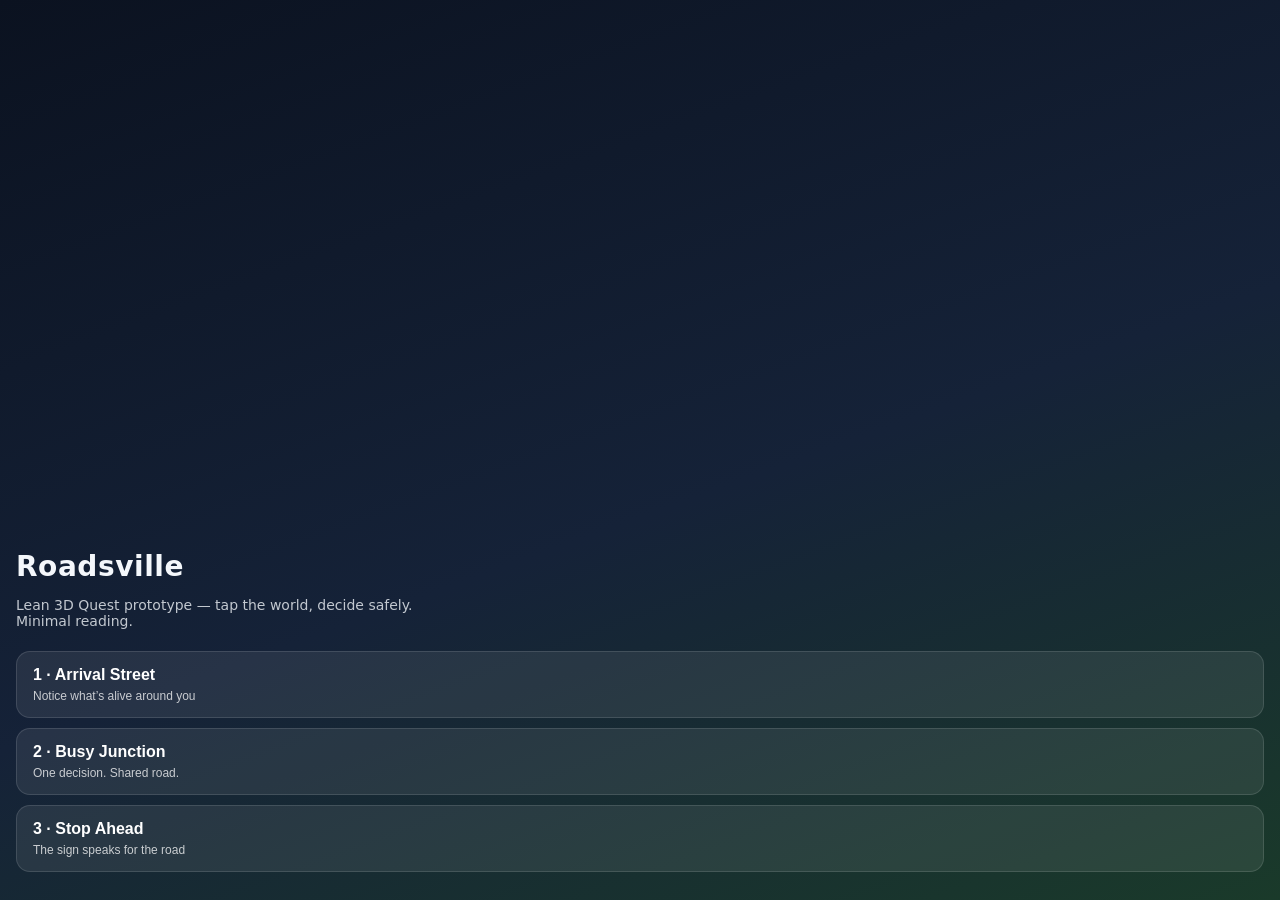
==== android/app/src/main/assets/quest3d/index.html @ fc2c6763 "Add immersive Three.js Quest prototype with 3 sample scenarios. Quest opens a lean offline Roadsvill" ====
<!DOCTYPE html>
<html lang="en">
<head>
  <meta charset="utf-8"/>
  <meta name="viewport" content="width=device-width, initial-scale=1, maximum-scale=1, user-scalable=no"/>
  <title>Roadsville Quest</title>
  <style>
    html, body {
      margin: 0; padding: 0; width: 100%; height: 100%;
      overflow: hidden; background: #0b1220;
      font-family: system-ui, -apple-system, Segoe UI, Roboto, sans-serif;
      color: #f4f7fb; touch-action: none;
    }
    #c { display: block; width: 100%; height: 100%; }
    #hud {
      position: absolute; inset: 0; pointer-events: none;
      display: flex; flex-direction: column; justify-content: space-between;
    }
    .top-bar {
      display: flex; justify-content: space-between; align-items: flex-start;
      padding: 10px 12px; gap: 8px;
    }
    .pill {
      pointer-events: auto;
      background: rgba(8, 14, 24, 0.72);
      border: 1px solid rgba(255,255,255,0.12);
      border-radius: 999px;
      padding: 8px 12px;
      font-size: 12px;
      letter-spacing: 0.04em;
      backdrop-filter: blur(8px);
    }
    button.pill {
      color: #e8eef8; cursor: pointer;
    }
    .buddy {
      max-width: 78%;
      margin: 0 12px 10px;
      pointer-events: none;
      background: rgba(8, 14, 24, 0.78);
      border: 1px solid rgba(126, 182, 255, 0.35);
      border-radius: 14px 14px 14px 4px;
      padding: 10px 12px;
      font-size: 14px;
      line-height: 1.35;
      opacity: 0;
      transform: translateY(8px);
      transition: opacity .25s ease, transform .25s ease;
    }
    .buddy.show { opacity: 1; transform: translateY(0); }
    .buddy .who { color: #7eb6ff; font-size: 11px; font-weight: 700; margin-bottom: 4px; }
    .bottom {
      pointer-events: none;
      padding: 0 12px 14px;
      display: flex; flex-direction: column; gap: 8px;
    }
    .choices {
      display: flex; flex-direction: column; gap: 8px;
      pointer-events: auto;
    }
    .choice {
      border: 1px solid rgba(255,255,255,0.14);
      background: rgba(20, 30, 46, 0.88);
      color: #f4f7fb;
      border-radius: 12px;
      padding: 12px 14px;
      text-align: left;
      font-size: 14px;
      line-height: 1.3;
    }
    .choice.good { border-color: #3dd68c; background: rgba(22, 70, 48, 0.9); }
    .choice.bad { border-color: #ff7b72; background: rgba(70, 28, 28, 0.85); }
    .choice:disabled { opacity: 0.95; }
    .hint {
      pointer-events: none;
      text-align: center;
      font-size: 12px;
      color: rgba(244,247,251,0.72);
      margin-bottom: 4px;
    }
    .tap-glow {
      position: absolute; width: 18px; height: 18px; border-radius: 50%;
      border: 2px solid #7eb6ff; box-shadow: 0 0 12px #7eb6ff;
      transform: translate(-50%, -50%);
      pointer-events: none;
      animation: pulse 1.2s ease infinite;
    }
    @keyframes pulse {
      0%, 100% { opacity: .35; transform: translate(-50%, -50%) scale(1); }
      50% { opacity: 1; transform: translate(-50%, -50%) scale(1.25); }
    }
    #menu {
      position: absolute; inset: 0;
      background: linear-gradient(160deg, #0b1220 0%, #152238 55%, #1a3a2a 100%);
      display: flex; flex-direction: column; justify-content: flex-end;
      padding: 20px 16px 28px; gap: 10px;
    }
    #menu h1 {
      margin: 0 0 4px; font-size: 28px; letter-spacing: 0.02em;
    }
    #menu p { margin: 0 0 12px; color: rgba(244,247,251,0.78); font-size: 14px; max-width: 28rem; }
    .scenario-btn {
      pointer-events: auto;
      width: 100%;
      border: 0;
      border-radius: 14px;
      padding: 14px 16px;
      text-align: left;
      background: rgba(255,255,255,0.08);
      color: #fff;
      font-size: 15px;
      border: 1px solid rgba(255,255,255,0.12);
    }
    .scenario-btn strong { display: block; font-size: 16px; margin-bottom: 2px; }
    .scenario-btn span { opacity: 0.75; font-size: 12px; }
    .scenario-btn:active { transform: scale(0.99); }
  </style>
</head>
<body>
  <div id="menu">
    <h1>Roadsville</h1>
    <p>Lean 3D Quest prototype — tap the world, decide safely. Minimal reading.</p>
    <button class="scenario-btn" data-id="welcome"><strong>1 · Arrival Street</strong><span>Notice what’s alive around you</span></button>
    <button class="scenario-btn" data-id="junction"><strong>2 · Busy Junction</strong><span>One decision. Shared road.</span></button>
    <button class="scenario-btn" data-id="signstop"><strong>3 · Stop Ahead</strong><span>The sign speaks for the road</span></button>
  </div>
  <canvas id="c"></canvas>
  <div id="hud" style="display:none">
    <div class="top-bar">
      <button class="pill" id="btnMap">Map</button>
      <div class="pill" id="sceneLabel">Quest</div>
    </div>
    <div>
      <div class="buddy" id="buddy"><div class="who">Buddy</div><div id="buddyText"></div></div>
      <div class="bottom">
        <div class="hint" id="hint"></div>
        <div class="choices" id="choices"></div>
      </div>
    </div>
  </div>
  <script src="three.min.js"></script>
  <script src="quest.js"></script>
</body>
</html>
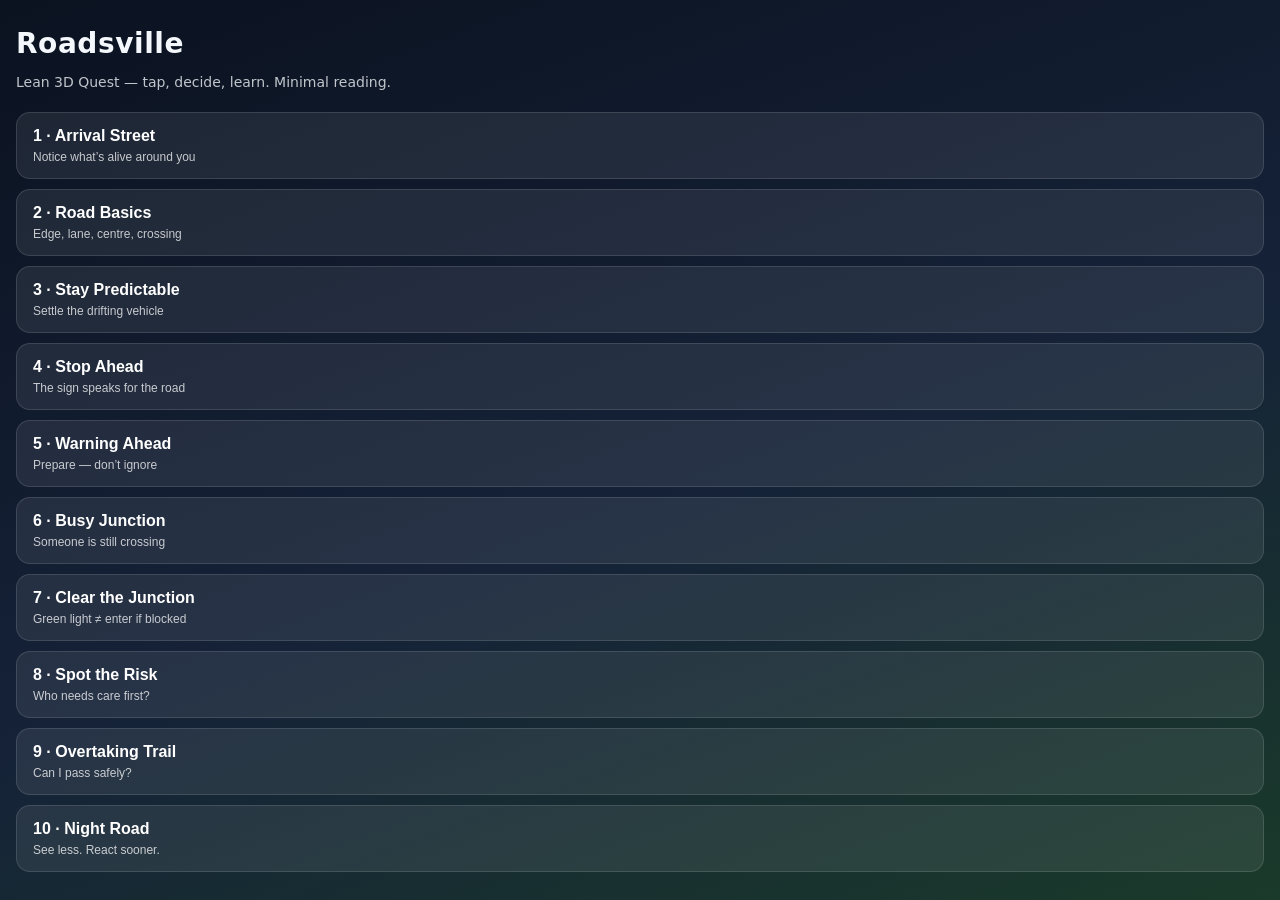
==== commit ee32c6b2: "Expand Road Quest to 10 lean Three.js scenarios. Cover basics, lanes, warning, blocked junction, ris" ====
--- a/android/app/src/main/assets/quest3d/index.html
+++ b/android/app/src/main/assets/quest3d/index.html
@@ -11,9 +11,12 @@
       font-family: system-ui, -apple-system, Segoe UI, Roboto, sans-serif;
       color: #f4f7fb; touch-action: none;
     }
-    #c { display: block; width: 100%; height: 100%; }
+    #c {
+      position: absolute; inset: 0; z-index: 1;
+      display: block; width: 100%; height: 100%;
+    }
     #hud {
-      position: absolute; inset: 0; pointer-events: none;
+      position: absolute; inset: 0; z-index: 5; pointer-events: none;
       display: flex; flex-direction: column; justify-content: space-between;
     }
     .top-bar {
@@ -90,10 +93,18 @@
       50% { opacity: 1; transform: translate(-50%, -50%) scale(1.25); }
     }
     #menu {
-      position: absolute; inset: 0;
+      position: absolute; inset: 0; z-index: 10;
       background: linear-gradient(160deg, #0b1220 0%, #152238 55%, #1a3a2a 100%);
       display: flex; flex-direction: column; justify-content: flex-end;
       padding: 20px 16px 28px; gap: 10px;
+      box-sizing: border-box;
+      overflow-y: auto; -webkit-overflow-scrolling: touch;
+    }
+    #menuList { display: flex; flex-direction: column; gap: 10px; }
+    #bootError {
+      display: none; margin: 0 0 8px; padding: 10px 12px;
+      background: rgba(180,40,40,0.35); border: 1px solid #ff7b72;
+      border-radius: 10px; font-size: 13px;
     }
     #menu h1 {
       margin: 0 0 4px; font-size: 28px; letter-spacing: 0.02em;
@@ -119,10 +130,20 @@
 <body>
   <div id="menu">
     <h1>Roadsville</h1>
-    <p>Lean 3D Quest prototype — tap the world, decide safely. Minimal reading.</p>
-    <button class="scenario-btn" data-id="welcome"><strong>1 · Arrival Street</strong><span>Notice what’s alive around you</span></button>
-    <button class="scenario-btn" data-id="junction"><strong>2 · Busy Junction</strong><span>One decision. Shared road.</span></button>
-    <button class="scenario-btn" data-id="signstop"><strong>3 · Stop Ahead</strong><span>The sign speaks for the road</span></button>
+    <p>Lean 3D Quest — tap, decide, learn. Minimal reading.</p>
+    <div id="bootError"></div>
+    <div id="menuList">
+      <button class="scenario-btn" data-id="welcome"><strong>1 · Arrival Street</strong><span>Notice what’s alive around you</span></button>
+      <button class="scenario-btn" data-id="basics"><strong>2 · Road Basics</strong><span>Edge, lane, centre, crossing</span></button>
+      <button class="scenario-btn" data-id="lanes"><strong>3 · Stay Predictable</strong><span>Settle the drifting vehicle</span></button>
+      <button class="scenario-btn" data-id="signstop"><strong>4 · Stop Ahead</strong><span>The sign speaks for the road</span></button>
+      <button class="scenario-btn" data-id="warning"><strong>5 · Warning Ahead</strong><span>Prepare — don’t ignore</span></button>
+      <button class="scenario-btn" data-id="junction"><strong>6 · Busy Junction</strong><span>Someone is still crossing</span></button>
+      <button class="scenario-btn" data-id="blocked"><strong>7 · Clear the Junction</strong><span>Green light ≠ enter if blocked</span></button>
+      <button class="scenario-btn" data-id="spotrisk"><strong>8 · Spot the Risk</strong><span>Who needs care first?</span></button>
+      <button class="scenario-btn" data-id="overtake"><strong>9 · Overtaking Trail</strong><span>Can I pass safely?</span></button>
+      <button class="scenario-btn" data-id="night"><strong>10 · Night Road</strong><span>See less. React sooner.</span></button>
+    </div>
   </div>
   <canvas id="c"></canvas>
   <div id="hud" style="display:none">
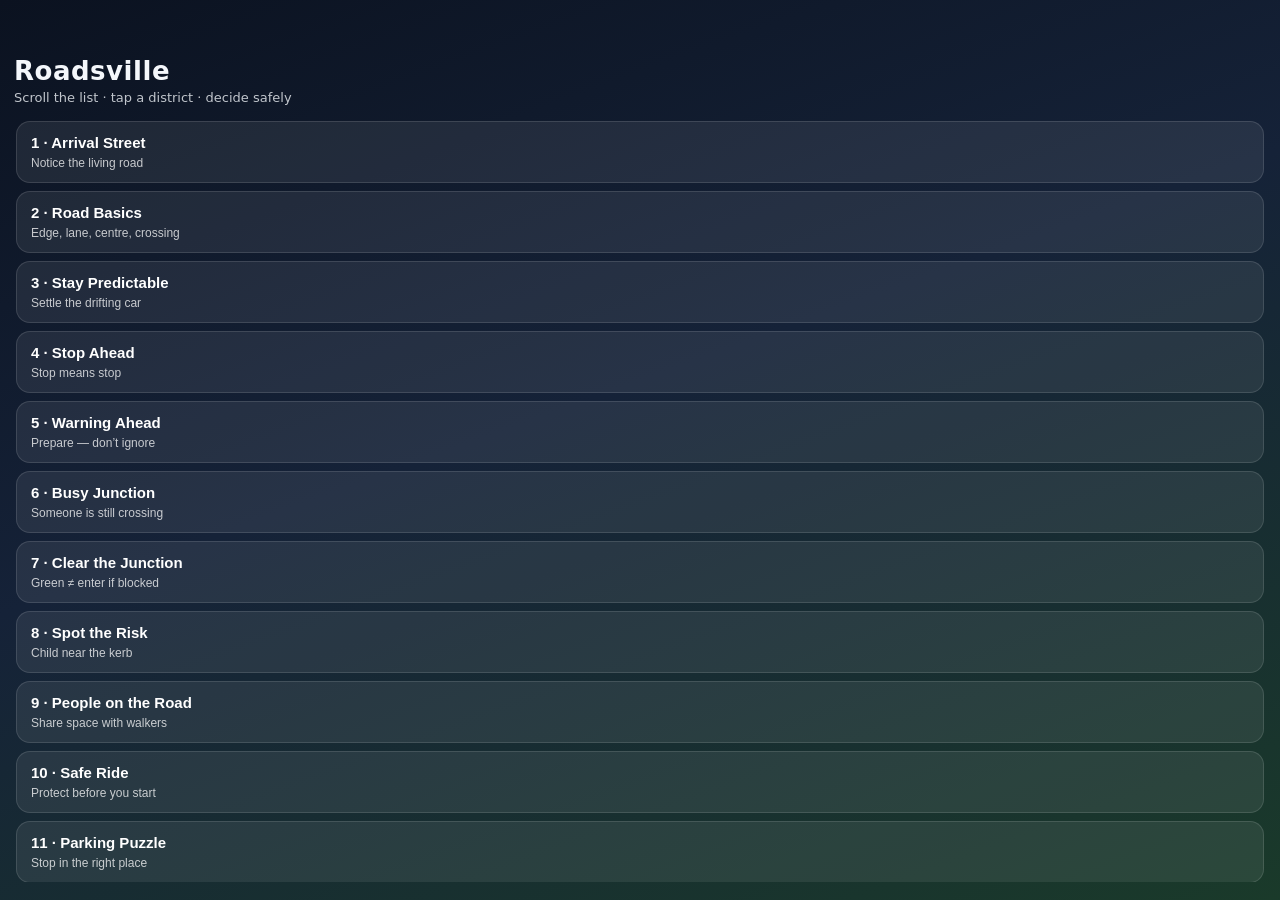
==== commit f7fb5cce: "Make Quest list scrollable and enrich 15 lively 3D scenarios. Fix district menu scrolling, add peopl" ====
--- a/android/app/src/main/assets/quest3d/index.html
+++ b/android/app/src/main/assets/quest3d/index.html
@@ -9,11 +9,13 @@
       margin: 0; padding: 0; width: 100%; height: 100%;
       overflow: hidden; background: #0b1220;
       font-family: system-ui, -apple-system, Segoe UI, Roboto, sans-serif;
-      color: #f4f7fb; touch-action: none;
+      color: #f4f7fb;
+      touch-action: manipulation;
     }
     #c {
       position: absolute; inset: 0; z-index: 1;
       display: block; width: 100%; height: 100%;
+      touch-action: none;
     }
     #hud {
       position: absolute; inset: 0; z-index: 5; pointer-events: none;
@@ -31,11 +33,8 @@
       padding: 8px 12px;
       font-size: 12px;
       letter-spacing: 0.04em;
-      backdrop-filter: blur(8px);
     }
-    button.pill {
-      color: #e8eef8; cursor: pointer;
-    }
+    button.pill { color: #e8eef8; cursor: pointer; }
     .buddy {
       max-width: 78%;
       margin: 0 12px 10px;
@@ -57,10 +56,7 @@
       padding: 0 12px 14px;
       display: flex; flex-direction: column; gap: 8px;
     }
-    .choices {
-      display: flex; flex-direction: column; gap: 8px;
-      pointer-events: auto;
-    }
+    .choices { display: flex; flex-direction: column; gap: 8px; pointer-events: auto; }
     .choice {
       border: 1px solid rgba(255,255,255,0.14);
       background: rgba(20, 30, 46, 0.88);
@@ -73,9 +69,7 @@
     }
     .choice.good { border-color: #3dd68c; background: rgba(22, 70, 48, 0.9); }
     .choice.bad { border-color: #ff7b72; background: rgba(70, 28, 28, 0.85); }
-    .choice:disabled { opacity: 0.95; }
     .hint {
-      pointer-events: none;
       text-align: center;
       font-size: 12px;
       color: rgba(244,247,251,0.72);
@@ -94,55 +88,73 @@
     }
     #menu {
       position: absolute; inset: 0; z-index: 10;
-      background: linear-gradient(160deg, #0b1220 0%, #152238 55%, #1a3a2a 100%);
-      display: flex; flex-direction: column; justify-content: flex-end;
-      padding: 20px 16px 28px; gap: 10px;
+      background: linear-gradient(160deg, #0b1220 0%, #152238 45%, #1a3a2a 100%);
+      display: flex;
+      flex-direction: column;
       box-sizing: border-box;
-      overflow-y: auto; -webkit-overflow-scrolling: touch;
+      padding: 56px 14px 18px;
+      touch-action: pan-y;
     }
-    #menuList { display: flex; flex-direction: column; gap: 10px; }
+    #menuHeader { flex: 0 0 auto; padding-bottom: 8px; }
+    #menu h1 { margin: 0 0 4px; font-size: 26px; letter-spacing: 0.02em; }
+    #menu p { margin: 0; color: rgba(244,247,251,0.78); font-size: 13px; }
     #bootError {
-      display: none; margin: 0 0 8px; padding: 10px 12px;
+      display: none; margin: 8px 0 0; padding: 10px 12px;
       background: rgba(180,40,40,0.35); border: 1px solid #ff7b72;
       border-radius: 10px; font-size: 13px;
     }
-    #menu h1 {
-      margin: 0 0 4px; font-size: 28px; letter-spacing: 0.02em;
+    #menuList {
+      flex: 1 1 auto;
+      min-height: 0;
+      overflow-y: auto;
+      -webkit-overflow-scrolling: touch;
+      overscroll-behavior: contain;
+      display: flex;
+      flex-direction: column;
+      gap: 8px;
+      padding: 8px 2px 12px;
+      touch-action: pan-y;
     }
-    #menu p { margin: 0 0 12px; color: rgba(244,247,251,0.78); font-size: 14px; max-width: 28rem; }
     .scenario-btn {
       pointer-events: auto;
       width: 100%;
-      border: 0;
+      flex: 0 0 auto;
+      border: 1px solid rgba(255,255,255,0.12);
       border-radius: 14px;
-      padding: 14px 16px;
+      padding: 12px 14px;
       text-align: left;
       background: rgba(255,255,255,0.08);
       color: #fff;
       font-size: 15px;
-      border: 1px solid rgba(255,255,255,0.12);
     }
-    .scenario-btn strong { display: block; font-size: 16px; margin-bottom: 2px; }
+    .scenario-btn strong { display: block; font-size: 15px; margin-bottom: 2px; }
     .scenario-btn span { opacity: 0.75; font-size: 12px; }
     .scenario-btn:active { transform: scale(0.99); }
   </style>
 </head>
 <body>
   <div id="menu">
-    <h1>Roadsville</h1>
-    <p>Lean 3D Quest — tap, decide, learn. Minimal reading.</p>
-    <div id="bootError"></div>
+    <div id="menuHeader">
+      <h1>Roadsville</h1>
+      <p>Scroll the list · tap a district · decide safely</p>
+      <div id="bootError"></div>
+    </div>
     <div id="menuList">
-      <button class="scenario-btn" data-id="welcome"><strong>1 · Arrival Street</strong><span>Notice what’s alive around you</span></button>
+      <button class="scenario-btn" data-id="welcome"><strong>1 · Arrival Street</strong><span>Notice the living road</span></button>
       <button class="scenario-btn" data-id="basics"><strong>2 · Road Basics</strong><span>Edge, lane, centre, crossing</span></button>
-      <button class="scenario-btn" data-id="lanes"><strong>3 · Stay Predictable</strong><span>Settle the drifting vehicle</span></button>
-      <button class="scenario-btn" data-id="signstop"><strong>4 · Stop Ahead</strong><span>The sign speaks for the road</span></button>
+      <button class="scenario-btn" data-id="lanes"><strong>3 · Stay Predictable</strong><span>Settle the drifting car</span></button>
+      <button class="scenario-btn" data-id="signstop"><strong>4 · Stop Ahead</strong><span>Stop means stop</span></button>
       <button class="scenario-btn" data-id="warning"><strong>5 · Warning Ahead</strong><span>Prepare — don’t ignore</span></button>
       <button class="scenario-btn" data-id="junction"><strong>6 · Busy Junction</strong><span>Someone is still crossing</span></button>
-      <button class="scenario-btn" data-id="blocked"><strong>7 · Clear the Junction</strong><span>Green light ≠ enter if blocked</span></button>
-      <button class="scenario-btn" data-id="spotrisk"><strong>8 · Spot the Risk</strong><span>Who needs care first?</span></button>
-      <button class="scenario-btn" data-id="overtake"><strong>9 · Overtaking Trail</strong><span>Can I pass safely?</span></button>
-      <button class="scenario-btn" data-id="night"><strong>10 · Night Road</strong><span>See less. React sooner.</span></button>
+      <button class="scenario-btn" data-id="blocked"><strong>7 · Clear the Junction</strong><span>Green ≠ enter if blocked</span></button>
+      <button class="scenario-btn" data-id="spotrisk"><strong>8 · Spot the Risk</strong><span>Child near the kerb</span></button>
+      <button class="scenario-btn" data-id="people"><strong>9 · People on the Road</strong><span>Share space with walkers</span></button>
+      <button class="scenario-btn" data-id="helmet"><strong>10 · Safe Ride</strong><span>Protect before you start</span></button>
+      <button class="scenario-btn" data-id="parking"><strong>11 · Parking Puzzle</strong><span>Stop in the right place</span></button>
+      <button class="scenario-btn" data-id="overtake"><strong>12 · Overtaking Trail</strong><span>Can I pass safely?</span></button>
+      <button class="scenario-btn" data-id="rain"><strong>13 · Rainy Day</strong><span>Same road, new conditions</span></button>
+      <button class="scenario-btn" data-id="night"><strong>14 · Night Road</strong><span>See less. React sooner.</span></button>
+      <button class="scenario-btn" data-id="emergency"><strong>15 · Give Way</strong><span>Emergency vehicle approaching</span></button>
     </div>
   </div>
   <canvas id="c"></canvas>
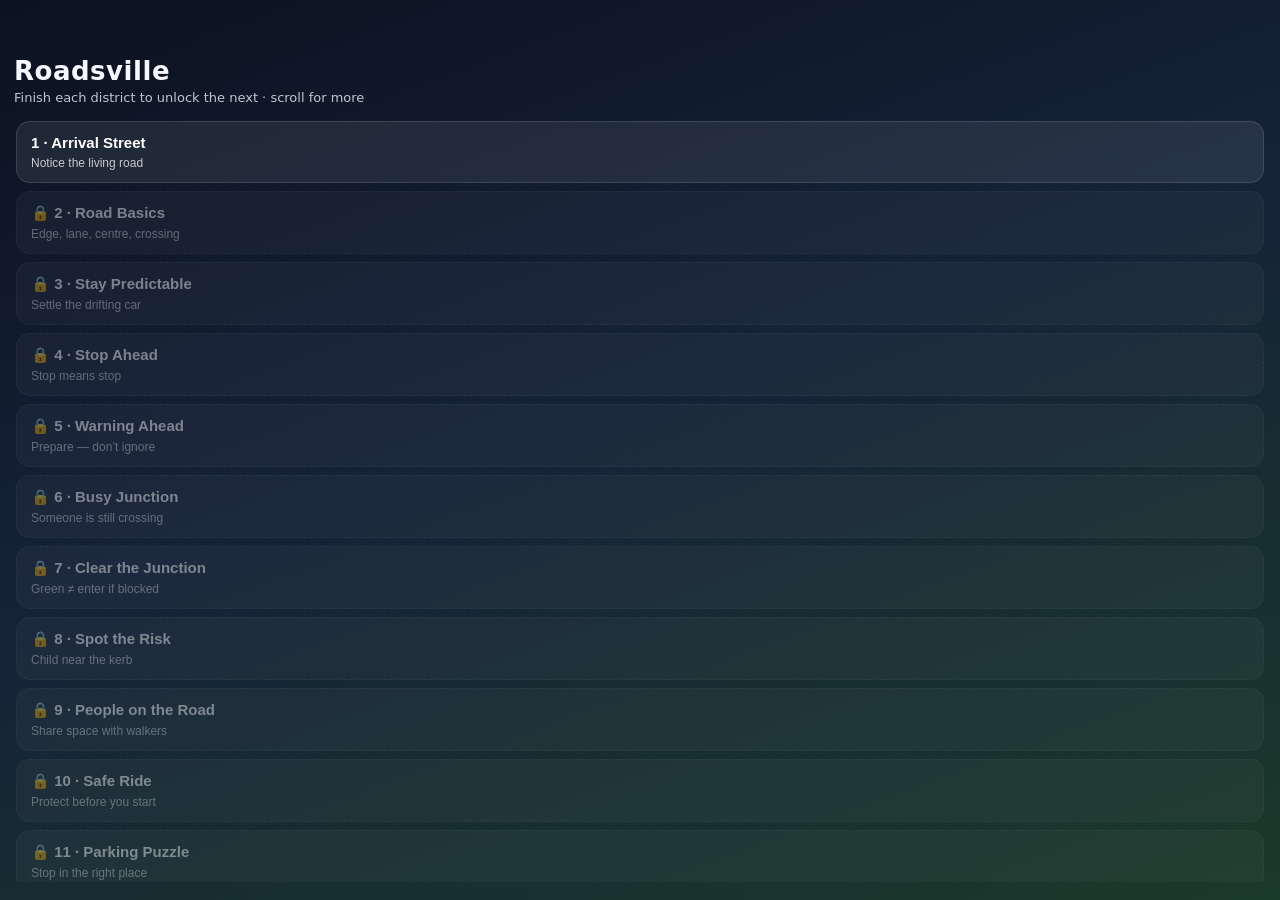
==== commit 1d4e29b2: "Harden Quest district sequence and fix 3D motion. Gate scenarios in order, remove the confusing text" ====
--- a/android/app/src/main/assets/quest3d/index.html
+++ b/android/app/src/main/assets/quest3d/index.html
@@ -130,13 +130,20 @@
     .scenario-btn strong { display: block; font-size: 15px; margin-bottom: 2px; }
     .scenario-btn span { opacity: 0.75; font-size: 12px; }
     .scenario-btn:active { transform: scale(0.99); }
+    .scenario-btn.locked {
+      opacity: 0.45;
+      pointer-events: none;
+      border-style: dashed;
+    }
+    .scenario-btn.locked strong::before { content: "🔒 "; }
+    .scenario-btn.done strong::before { content: "✓ "; }
   </style>
 </head>
 <body>
   <div id="menu">
     <div id="menuHeader">
       <h1>Roadsville</h1>
-      <p>Scroll the list · tap a district · decide safely</p>
+      <p>Finish each district to unlock the next · scroll for more</p>
       <div id="bootError"></div>
     </div>
     <div id="menuList">
@@ -155,6 +162,10 @@
       <button class="scenario-btn" data-id="rain"><strong>13 · Rainy Day</strong><span>Same road, new conditions</span></button>
       <button class="scenario-btn" data-id="night"><strong>14 · Night Road</strong><span>See less. React sooner.</span></button>
       <button class="scenario-btn" data-id="emergency"><strong>15 · Give Way</strong><span>Emergency vehicle approaching</span></button>
+      <button class="scenario-btn" data-id="school"><strong>16 · School Zone</strong><span>Children near the road — slow</span></button>
+      <button class="scenario-btn" data-id="phone"><strong>17 · Phone Distraction</strong><span>Put the phone away</span></button>
+      <button class="scenario-btn" data-id="railway"><strong>18 · Railway Crossing</strong><span>Wait for barriers and lights</span></button>
+      <button class="scenario-btn" data-id="uturn"><strong>19 · Busy U-Turn</strong><span>Wait for a gap</span></button>
     </div>
   </div>
   <canvas id="c"></canvas>
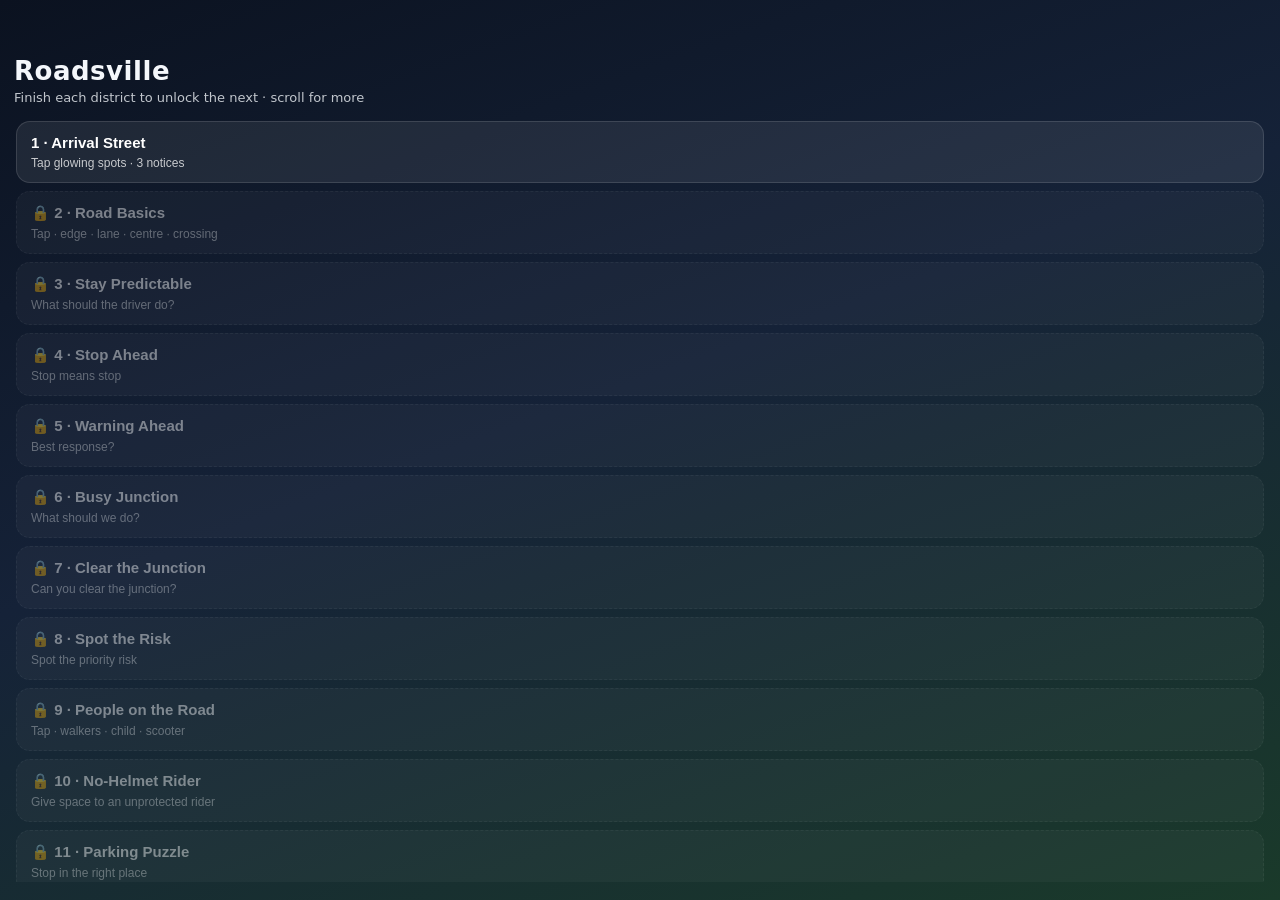
==== commit 50cc2d2d: "Align Quest copy with scenes and harden closed-group progress. Unify district menu labels from SCENA" ====
--- a/android/app/src/main/assets/quest3d/index.html
+++ b/android/app/src/main/assets/quest3d/index.html
@@ -146,27 +146,7 @@
       <p>Finish each district to unlock the next · scroll for more</p>
       <div id="bootError"></div>
     </div>
-    <div id="menuList">
-      <button class="scenario-btn" data-id="welcome"><strong>1 · Arrival Street</strong><span>Notice the living road</span></button>
-      <button class="scenario-btn" data-id="basics"><strong>2 · Road Basics</strong><span>Edge, lane, centre, crossing</span></button>
-      <button class="scenario-btn" data-id="lanes"><strong>3 · Stay Predictable</strong><span>Settle the drifting car</span></button>
-      <button class="scenario-btn" data-id="signstop"><strong>4 · Stop Ahead</strong><span>Stop means stop</span></button>
-      <button class="scenario-btn" data-id="warning"><strong>5 · Warning Ahead</strong><span>Prepare — don’t ignore</span></button>
-      <button class="scenario-btn" data-id="junction"><strong>6 · Busy Junction</strong><span>Someone is still crossing</span></button>
-      <button class="scenario-btn" data-id="blocked"><strong>7 · Clear the Junction</strong><span>Green ≠ enter if blocked</span></button>
-      <button class="scenario-btn" data-id="spotrisk"><strong>8 · Spot the Risk</strong><span>Child near the kerb</span></button>
-      <button class="scenario-btn" data-id="people"><strong>9 · People on the Road</strong><span>Share space with walkers</span></button>
-      <button class="scenario-btn" data-id="helmet"><strong>10 · Safe Ride</strong><span>Protect before you start</span></button>
-      <button class="scenario-btn" data-id="parking"><strong>11 · Parking Puzzle</strong><span>Stop in the right place</span></button>
-      <button class="scenario-btn" data-id="overtake"><strong>12 · Overtaking Trail</strong><span>Can I pass safely?</span></button>
-      <button class="scenario-btn" data-id="rain"><strong>13 · Rainy Day</strong><span>Same road, new conditions</span></button>
-      <button class="scenario-btn" data-id="night"><strong>14 · Night Road</strong><span>See less. React sooner.</span></button>
-      <button class="scenario-btn" data-id="emergency"><strong>15 · Give Way</strong><span>Emergency vehicle approaching</span></button>
-      <button class="scenario-btn" data-id="school"><strong>16 · School Zone</strong><span>Children near the road — slow</span></button>
-      <button class="scenario-btn" data-id="phone"><strong>17 · Phone Distraction</strong><span>Put the phone away</span></button>
-      <button class="scenario-btn" data-id="railway"><strong>18 · Railway Crossing</strong><span>Wait for barriers and lights</span></button>
-      <button class="scenario-btn" data-id="uturn"><strong>19 · Busy U-Turn</strong><span>Wait for a gap</span></button>
-    </div>
+    <div id="menuList"></div>
   </div>
   <canvas id="c"></canvas>
   <div id="hud" style="display:none">
